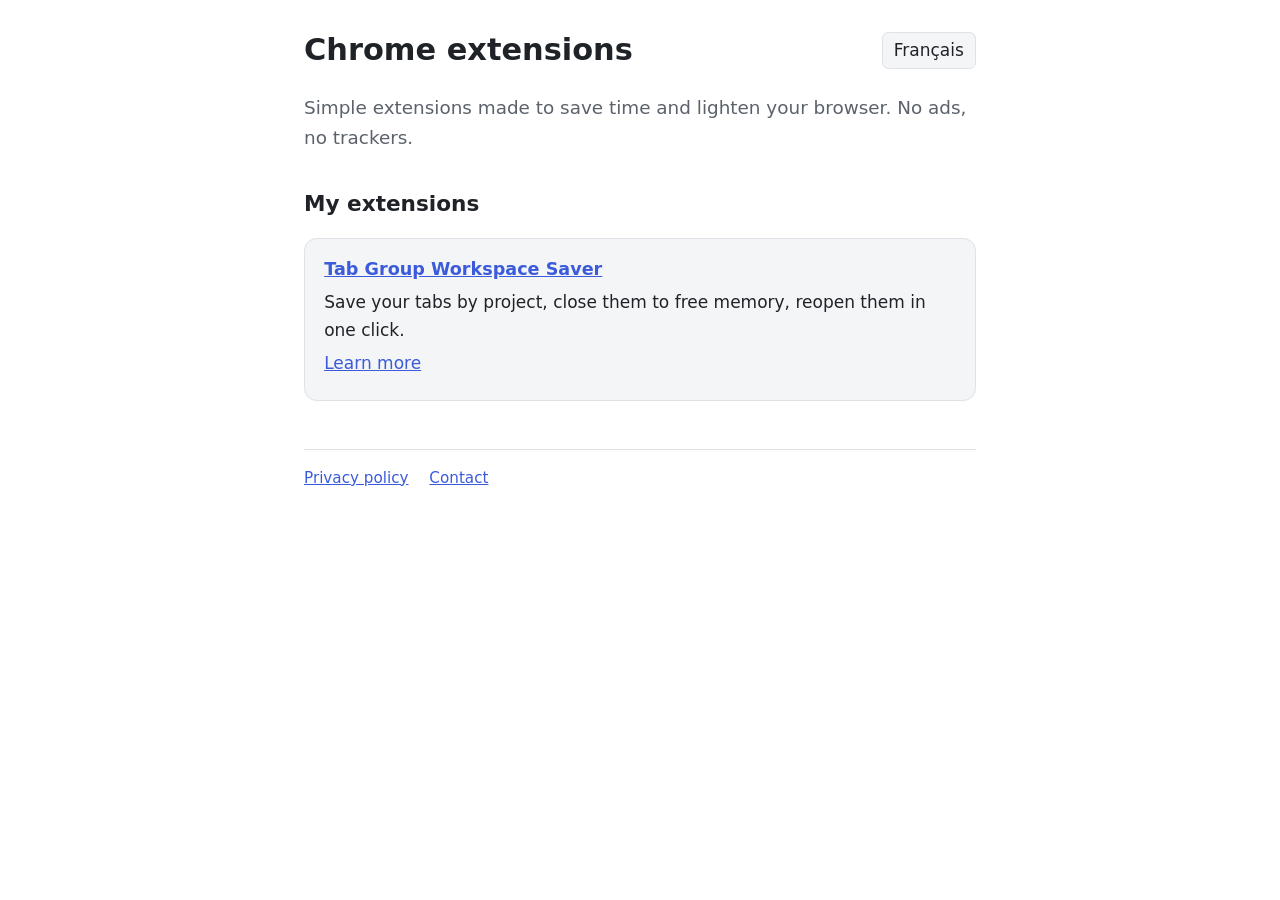
==== index.html @ 161aa188 "Site des extensions : page Workspace Saver et politique de confidentialité Co-Authored-By: Claude So" ====
<!doctype html>
<html lang="fr" data-lang="fr">
<head>
  <meta charset="utf-8">
  <meta name="viewport" content="width=device-width, initial-scale=1">
  <title>Extensions Chrome simples et utiles</title>
  <meta name="description" content="Des extensions Chrome simples pour mieux utiliser son navigateur. Chrome extensions to browse better.">
  <link rel="stylesheet" href="style.css">
</head>
<body>
  <main>
    <header class="top">
      <h1 lang="fr">Extensions Chrome</h1>
      <h1 lang="en">Chrome extensions</h1>
      <div class="lang-switch"><button id="lang-button" type="button">English</button></div>
    </header>

    <p class="lead" lang="fr">Des extensions simples, pensées pour gagner du temps et alléger votre navigateur. Sans publicité, sans traceur.</p>
    <p class="lead" lang="en">Simple extensions made to save time and lighten your browser. No ads, no trackers.</p>

    <h2 lang="fr">Mes extensions</h2>
    <h2 lang="en">My extensions</h2>

    <div class="cards">
      <div class="card">
        <h3><a href="workspace-saver/">Tab Group Workspace Saver</a></h3>
        <p lang="fr">Sauvegardez vos onglets par projet, fermez-les pour libérer la mémoire, rouvrez-les en un clic.</p>
        <p lang="en">Save your tabs by project, close them to free memory, reopen them in one click.</p>
        <p><a href="workspace-saver/" lang="fr">En savoir plus</a><a href="workspace-saver/" lang="en">Learn more</a></p>
      </div>
    </div>

    <footer>
      <a href="workspace-saver/privacy.html" lang="fr">Politique de confidentialité</a>
      <a href="workspace-saver/privacy.html" lang="en">Privacy policy</a>
      <a href="https://docs.google.com/forms/d/e/1FAIpQLSe4-lgLqw3b3d4_XxIjPUd_hulfvgYciGaxdZd-aE0_6S_JHg/viewform" lang="fr">Contact</a>
      <a href="https://docs.google.com/forms/d/e/1FAIpQLSe4-lgLqw3b3d4_XxIjPUd_hulfvgYciGaxdZd-aE0_6S_JHg/viewform" lang="en">Contact</a>
    </footer>
  </main>
  <script src="lang.js"></script>
</body>
</html>
---- style.css ----
:root {
  --bg: #ffffff;
  --surface: #f4f5f7;
  --border: #dfe1e6;
  --text: #1f2328;
  --muted: #5b626b;
  --accent: #3b5bdb;
  --accent-text: #ffffff;
}

@media (prefers-color-scheme: dark) {
  :root {
    --bg: #17181b;
    --surface: #222327;
    --border: #3d3f45;
    --text: #e8e9eb;
    --muted: #a0a4ab;
    --accent: #748ffc;
    --accent-text: #11131a;
  }
}

* { box-sizing: border-box; }

body {
  margin: 0;
  font: 17px/1.6 system-ui, -apple-system, "Segoe UI", sans-serif;
  background: var(--bg);
  color: var(--text);
}

main { max-width: 44rem; margin: 0 auto; padding: 2rem 1rem 4rem; }
header.top { display: flex; align-items: center; gap: 1rem; margin-bottom: 1.5rem; }
header.top img { width: 64px; height: 64px; }
h1 { margin: 0; font-size: 1.9rem; line-height: 1.2; }
h2 { margin: 2.2rem 0 .6rem; font-size: 1.35rem; }
p, li { margin: .4rem 0; }
.lead { font-size: 1.15rem; color: var(--muted); margin: .2rem 0 0; }
a { color: var(--accent); }

.lang-switch { margin-left: auto; }
.lang-switch button {
  font: inherit;
  padding: .25rem .7rem;
  border: 1px solid var(--border);
  border-radius: .4rem;
  background: var(--surface);
  color: var(--text);
  cursor: pointer;
}

.cards { display: grid; grid-template-columns: repeat(auto-fit, minmax(16rem, 1fr)); gap: 1rem; margin: 1rem 0; }
.card { background: var(--surface); border: 1px solid var(--border); border-radius: .8rem; padding: 1rem 1.2rem; }
.card h3 { margin: 0 0 .4rem; font-size: 1.1rem; }
.card ul { margin: 0; padding-left: 1.2rem; }
.card.premium { border-color: var(--accent); }

.badge {
  display: inline-block;
  padding: .1rem .7rem;
  border-radius: 999px;
  background: var(--accent);
  color: var(--accent-text);
  font-size: .9rem;
}

footer { margin-top: 3rem; padding-top: 1rem; border-top: 1px solid var(--border); color: var(--muted); font-size: .95rem; }
footer a { margin-right: 1rem; }

body [lang="en"] { display: none; }
html[data-lang="en"] body [lang="fr"] { display: none; }
html[data-lang="en"] body [lang="en"] { display: revert; }
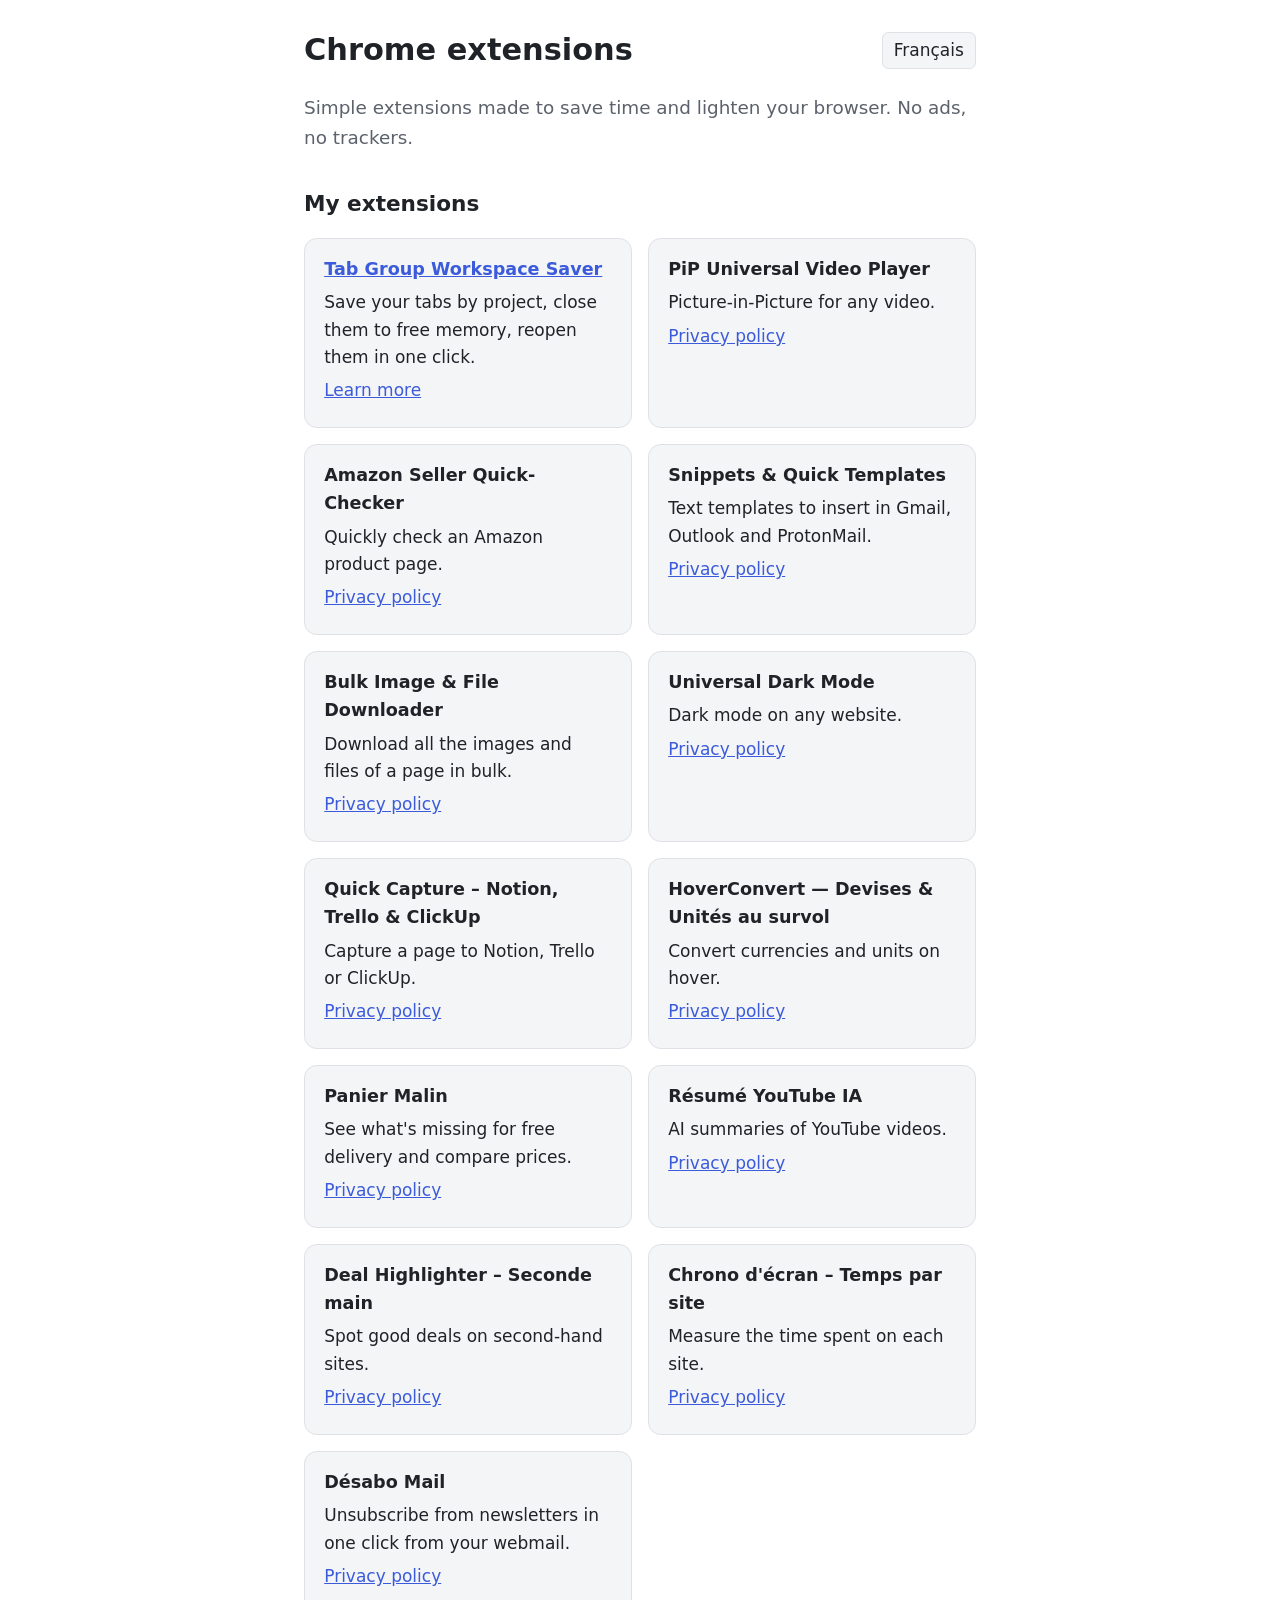
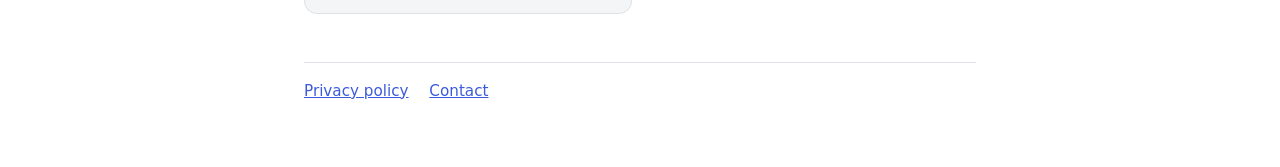
==== commit ce1877d8: "Add privacy policy pages for 12 extensions and list them on the home page Co-Authored-By: Claude Son" ====
--- a/index.html
+++ b/index.html
@@ -28,6 +28,78 @@
         <p lang="en">Save your tabs by project, close them to free memory, reopen them in one click.</p>
         <p><a href="workspace-saver/" lang="fr">En savoir plus</a><a href="workspace-saver/" lang="en">Learn more</a></p>
       </div>
+      <div class="card">
+        <h3>PiP Universal Video Player</h3>
+        <p lang="fr">Picture-in-Picture sur n'importe quelle vidéo.</p>
+        <p lang="en">Picture-in-Picture for any video.</p>
+        <p><a href="pip-universal/privacy.html" lang="fr">Politique de confidentialité</a><a href="pip-universal/privacy.html" lang="en">Privacy policy</a></p>
+      </div>
+      <div class="card">
+        <h3>Amazon Seller Quick-Checker</h3>
+        <p lang="fr">Vérifiez rapidement une fiche produit Amazon.</p>
+        <p lang="en">Quickly check an Amazon product page.</p>
+        <p><a href="amazon-seller-quick-checker/privacy.html" lang="fr">Politique de confidentialité</a><a href="amazon-seller-quick-checker/privacy.html" lang="en">Privacy policy</a></p>
+      </div>
+      <div class="card">
+        <h3>Snippets &amp; Quick Templates</h3>
+        <p lang="fr">Modèles de texte à insérer dans Gmail, Outlook et ProtonMail.</p>
+        <p lang="en">Text templates to insert in Gmail, Outlook and ProtonMail.</p>
+        <p><a href="snippets-quick-templates/privacy.html" lang="fr">Politique de confidentialité</a><a href="snippets-quick-templates/privacy.html" lang="en">Privacy policy</a></p>
+      </div>
+      <div class="card">
+        <h3>Bulk Image &amp; File Downloader</h3>
+        <p lang="fr">Téléchargez en masse les images et fichiers d'une page.</p>
+        <p lang="en">Download all the images and files of a page in bulk.</p>
+        <p><a href="bulk-downloader/privacy.html" lang="fr">Politique de confidentialité</a><a href="bulk-downloader/privacy.html" lang="en">Privacy policy</a></p>
+      </div>
+      <div class="card">
+        <h3>Universal Dark Mode</h3>
+        <p lang="fr">Mode sombre sur n'importe quel site.</p>
+        <p lang="en">Dark mode on any website.</p>
+        <p><a href="universal-dark-mode/privacy.html" lang="fr">Politique de confidentialité</a><a href="universal-dark-mode/privacy.html" lang="en">Privacy policy</a></p>
+      </div>
+      <div class="card">
+        <h3>Quick Capture – Notion, Trello &amp; ClickUp</h3>
+        <p lang="fr">Capturez une page vers Notion, Trello ou ClickUp.</p>
+        <p lang="en">Capture a page to Notion, Trello or ClickUp.</p>
+        <p><a href="quick-capture/privacy.html" lang="fr">Politique de confidentialité</a><a href="quick-capture/privacy.html" lang="en">Privacy policy</a></p>
+      </div>
+      <div class="card">
+        <h3>HoverConvert — Devises &amp; Unités au survol</h3>
+        <p lang="fr">Convertissez devises et unités au survol.</p>
+        <p lang="en">Convert currencies and units on hover.</p>
+        <p><a href="hoverconvert/privacy.html" lang="fr">Politique de confidentialité</a><a href="hoverconvert/privacy.html" lang="en">Privacy policy</a></p>
+      </div>
+      <div class="card">
+        <h3>Panier Malin</h3>
+        <p lang="fr">Voyez ce qu'il manque pour la livraison gratuite et comparez les prix.</p>
+        <p lang="en">See what's missing for free delivery and compare prices.</p>
+        <p><a href="panier-malin/privacy.html" lang="fr">Politique de confidentialité</a><a href="panier-malin/privacy.html" lang="en">Privacy policy</a></p>
+      </div>
+      <div class="card">
+        <h3>Résumé YouTube IA</h3>
+        <p lang="fr">Résumés de vidéos YouTube par intelligence artificielle.</p>
+        <p lang="en">AI summaries of YouTube videos.</p>
+        <p><a href="resume-youtube-ia/privacy.html" lang="fr">Politique de confidentialité</a><a href="resume-youtube-ia/privacy.html" lang="en">Privacy policy</a></p>
+      </div>
+      <div class="card">
+        <h3>Deal Highlighter – Seconde main</h3>
+        <p lang="fr">Repérez les bonnes affaires sur les sites de seconde main.</p>
+        <p lang="en">Spot good deals on second-hand sites.</p>
+        <p><a href="deal-highlighter/privacy.html" lang="fr">Politique de confidentialité</a><a href="deal-highlighter/privacy.html" lang="en">Privacy policy</a></p>
+      </div>
+      <div class="card">
+        <h3>Chrono d'écran – Temps par site</h3>
+        <p lang="fr">Mesurez le temps passé sur chaque site.</p>
+        <p lang="en">Measure the time spent on each site.</p>
+        <p><a href="chrono-ecran/privacy.html" lang="fr">Politique de confidentialité</a><a href="chrono-ecran/privacy.html" lang="en">Privacy policy</a></p>
+      </div>
+      <div class="card">
+        <h3>Désabo Mail</h3>
+        <p lang="fr">Se désabonner des newsletters en un clic depuis sa boîte mail.</p>
+        <p lang="en">Unsubscribe from newsletters in one click from your webmail.</p>
+        <p><a href="desabo-mail/privacy.html" lang="fr">Politique de confidentialité</a><a href="desabo-mail/privacy.html" lang="en">Privacy policy</a></p>
+      </div>
     </div>
 
     <footer>
